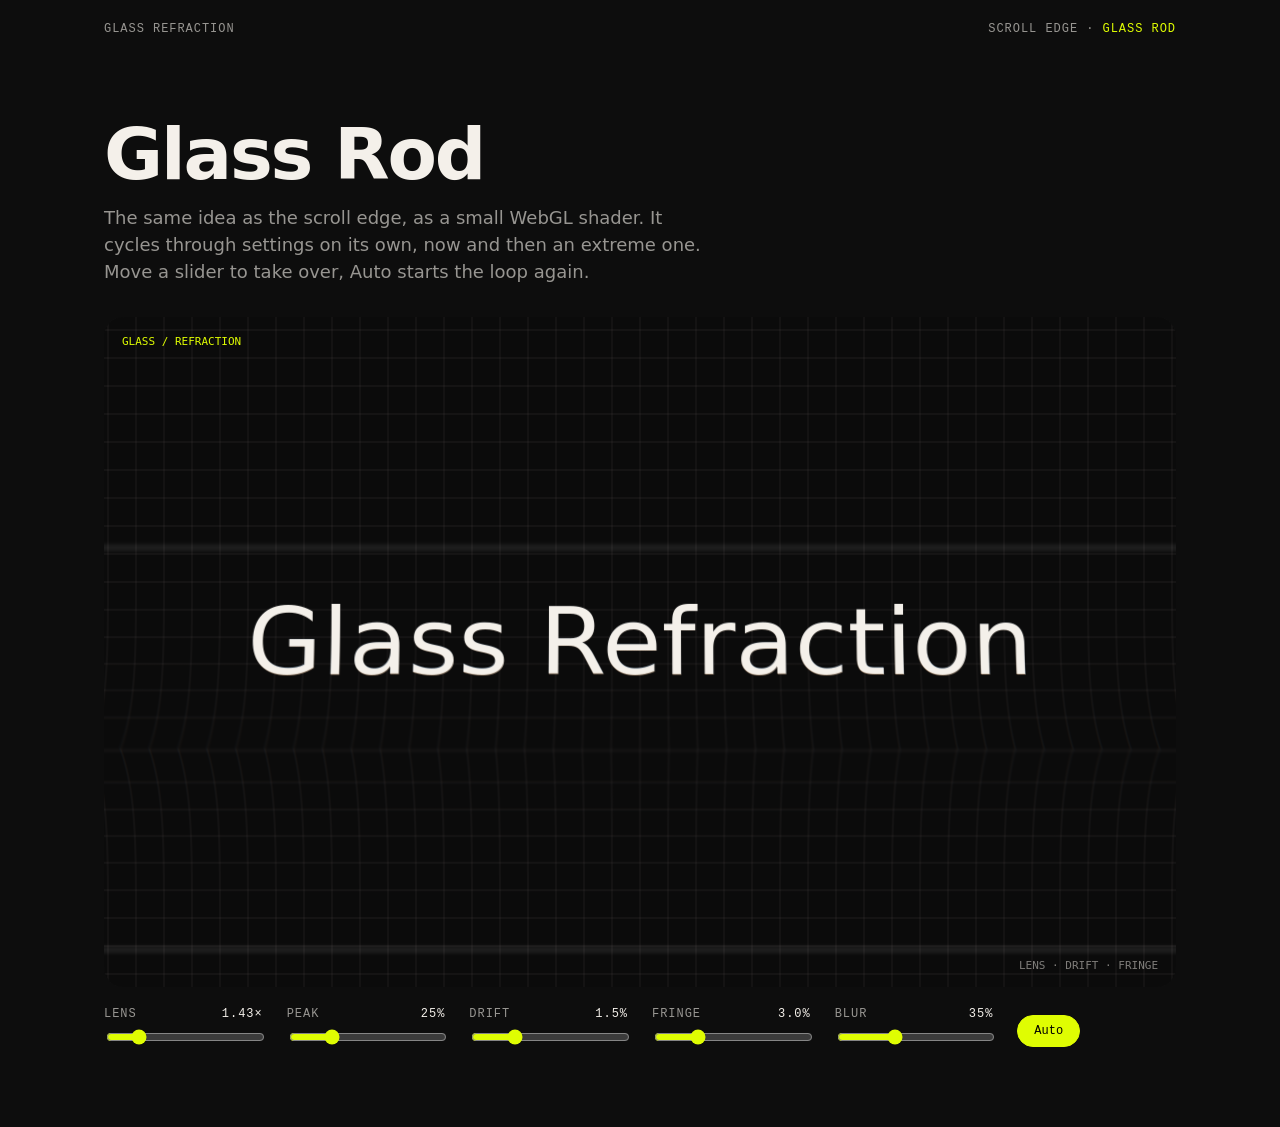
==== rod.html @ c92f1957 "Glass Refraction: glass edge scroll effect and WebGL rod demo Co-Authored-By: Claude Opus 5.5 (1M co" ====
<!doctype html>
<html lang="en">
  <head>
    <meta charset="utf-8" />
    <meta name="viewport" content="width=device-width, initial-scale=1" />
    <title>Glass Rod · WebGL demo</title>
    <meta name="description" content="A glass rod floating over a canvas, as a small WebGL shader. Lens, peak, drift, fringe and blur, with sliders." />
    <link rel="stylesheet" href="demo/demo.css" />
    <style>
      main {
        padding: 6vh 0 80px;
      }

      h1 {
        margin: 0 0 8px;
        font-size: clamp(36px, 6vw, 72px);
        font-weight: 600;
        letter-spacing: -0.03em;
      }

      .lead {
        max-width: 620px;
        margin: 0 0 32px;
        color: var(--muted);
        font-size: 18px;
        line-height: 1.5;
      }

      canvas {
        display: block;
        width: 100%;
        aspect-ratio: 16 / 10;
        border-radius: 20px;
        background: #0b0b0b;
      }

      .controls {
        display: grid;
        grid-template-columns: repeat(auto-fit, minmax(150px, 1fr));
        gap: 14px 24px;
        align-items: end;
        margin-top: 20px;
        color: var(--muted);
      }

      .controls label {
        display: grid;
        grid-template-columns: 1fr auto;
        gap: 6px;
      }

      .controls input {
        grid-column: 1 / -1;
        width: 100%;
        accent-color: var(--accent);
      }

      .controls output {
        color: var(--fg);
        font-variant-numeric: tabular-nums;
      }

      .controls button {
        justify-self: start;
        border: 1px solid var(--line);
        border-radius: 999px;
        background: transparent;
        color: var(--fg);
        padding: 8px 16px;
        font: inherit;
        cursor: pointer;
      }

      .controls button[aria-pressed='true'] {
        border-color: var(--accent);
        background: var(--accent);
        color: #000;
      }
    </style>
  </head>
  <body>
    <div class="wrap">
      <nav class="topbar mono" aria-label="Demos">
        <span>Glass Refraction</span>
        <span><a href="./">Scroll edge</a> · <a href="rod.html" aria-current="page">Glass rod</a></span>
      </nav>

      <main>
        <h1>Glass Rod</h1>
        <p class="lead">The same idea as the scroll edge, as a small WebGL shader. It cycles through settings on its own, now and then an extreme one. Move a slider to take over, Auto starts the loop again.</p>

        <canvas role="img" aria-label="Animated demo: the words Glass Refraction under a slowly moving glass rod"></canvas>
        <div class="controls mono" data-controls></div>
      </main>
    </div>

    <script type="module">
      import { createGlassRod } from './src/glass-rod.js'

      const canvas = document.querySelector('canvas')
      const host = document.querySelector('[data-controls]')
      const defs = [
        { key: 'lens', label: 'Lens', min: 1, max: 3.5, step: 0.01, show: (v) => `${v.toFixed(2)}×` },
        { key: 'peak', label: 'Peak', min: 0, max: 100, step: 1, show: (v) => `${Math.round(v)}%` },
        { key: 'drift', label: 'Drift', min: 0, max: 6, step: 0.1, show: (v) => `${v.toFixed(1)}%` },
        { key: 'fringe', label: 'Fringe', min: 0, max: 12, step: 0.1, show: (v) => `${v.toFixed(1)}%` },
        { key: 'blur', label: 'Blur', min: 0, max: 100, step: 1, show: (v) => `${Math.round(v)}%` },
      ]
      const ui = new Map()
      for (const d of defs) {
        const label = document.createElement('label')
        const name = document.createElement('span')
        name.textContent = d.label
        const out = document.createElement('output')
        const input = Object.assign(document.createElement('input'), { type: 'range', min: d.min, max: d.max, step: d.step })
        label.append(name, out, input)
        host.append(label)
        ui.set(d.key, { input, out, d })
      }
      const auto = Object.assign(document.createElement('button'), { type: 'button', textContent: 'Auto' })
      auto.setAttribute('aria-pressed', 'true')
      host.append(auto)

      // Sliders in friendly units ↔ shader parameters.
      const toUi = (p) => ({ lens: 1 / p.magnify, peak: p.peak * 100, drift: p.drift * 100, fringe: p.fringe * 100, blur: p.blur * 100 })
      const fromUi = (v) => ({ magnify: 1 / v.lens, peak: v.peak / 100, drift: v.drift / 100, fringe: v.fringe / 100, blur: v.blur / 100 })
      const read = () => Object.fromEntries([...ui].map(([k, { input }]) => [k, Number(input.value)]))

      let manual = false
      let last = ''
      const show = (values) => {
        for (const [k, { input, out, d }] of ui) {
          if (!manual) input.value = values[k]
          out.textContent = d.show(values[k])
        }
      }

      await document.fonts.ready
      const rod = createGlassRod(canvas, {
        fontFamily: getComputedStyle(document.documentElement).fontFamily,
        onParams: (p) => {
          const values = manual ? read() : toUi(p)
          const key = JSON.stringify(values)
          if (key !== last) show(values), (last = key)
        },
      })

      host.addEventListener('input', () => {
        manual = true
        auto.setAttribute('aria-pressed', 'false')
        rod.setParams(fromUi(read()))
        show(read())
      })
      auto.addEventListener('click', () => {
        manual = false
        auto.setAttribute('aria-pressed', 'true')
        rod.setParams(null)
      })
      show(toUi(rod.current()))
    </script>
  </body>
</html>
---- demo/demo.css ----
/* Shared styles for the two demo pages. Plain CSS, no build step. */

:root {
  --bg: #0d0d0d;
  --fg: #f4f0ea;
  --muted: rgb(244 240 234 / 0.6);
  --line: rgb(244 240 234 / 0.14);
  --accent: #dffd02;
  --panel: rgb(20 20 20 / 0.86);
  color-scheme: dark;
}

* {
  box-sizing: border-box;
}

html {
  background: var(--bg);
  color: var(--fg);
  font-family: system-ui, -apple-system, 'Segoe UI', sans-serif;
  -webkit-font-smoothing: antialiased;
}

body {
  margin: 0;
}

a {
  color: inherit;
}

.wrap {
  max-width: 1120px;
  margin: 0 auto;
  padding: 0 24px;
}

.mono {
  font-family: ui-monospace, SFMono-Regular, Menlo, monospace;
  font-size: 12px;
  letter-spacing: 0.08em;
  text-transform: uppercase;
}

.topbar {
  display: flex;
  justify-content: space-between;
  gap: 16px;
  padding: 22px 0;
  color: var(--muted);
}

.topbar a {
  text-decoration: none;
}

.topbar a:hover,
.topbar a[aria-current='page'] {
  color: var(--accent);
}

/* --- Settings panel ------------------------------------------------------- */

.panel {
  position: fixed;
  right: 16px;
  bottom: 16px;
  z-index: 50;
  width: min(320px, calc(100vw - 32px));
  max-height: calc(100vh - 32px);
  overflow: auto;
  border: 1px solid var(--line);
  border-radius: 16px;
  background: var(--panel);
  -webkit-backdrop-filter: blur(16px);
  backdrop-filter: blur(16px);
  font-size: 13px;
}

.panel summary {
  display: flex;
  justify-content: space-between;
  align-items: center;
  padding: 14px 16px;
  cursor: pointer;
  list-style: none;
}

.panel summary::-webkit-details-marker {
  display: none;
}

.panel summary::after {
  content: '+';
  font-size: 16px;
}

.panel[open] summary::after {
  content: '−';
}

.panel-body {
  display: grid;
  gap: 14px;
  padding: 0 16px 16px;
}

.panel label {
  display: grid;
  grid-template-columns: 1fr auto;
  gap: 6px;
  color: var(--muted);
}

.panel label input[type='range'] {
  grid-column: 1 / -1;
  width: 100%;
  accent-color: var(--accent);
}

.panel output {
  color: var(--fg);
  font-variant-numeric: tabular-nums;
}

.panel .row {
  display: flex;
  flex-wrap: wrap;
  gap: 6px;
}

.panel button {
  border: 1px solid var(--line);
  border-radius: 999px;
  background: transparent;
  color: var(--fg);
  padding: 6px 12px;
  font: inherit;
  cursor: pointer;
}

.panel button:hover,
.panel button[aria-pressed='true'] {
  border-color: var(--accent);
  background: var(--accent);
  color: #000;
}

.panel .toggle {
  display: flex;
  align-items: center;
  gap: 8px;
  color: var(--fg);
}

.panel .note {
  margin: 0;
  color: var(--muted);
  line-height: 1.45;
}

.panel hr {
  width: 100%;
  border: 0;
  border-top: 1px solid var(--line);
  margin: 2px 0;
}

[hidden] {
  display: none !important;
}
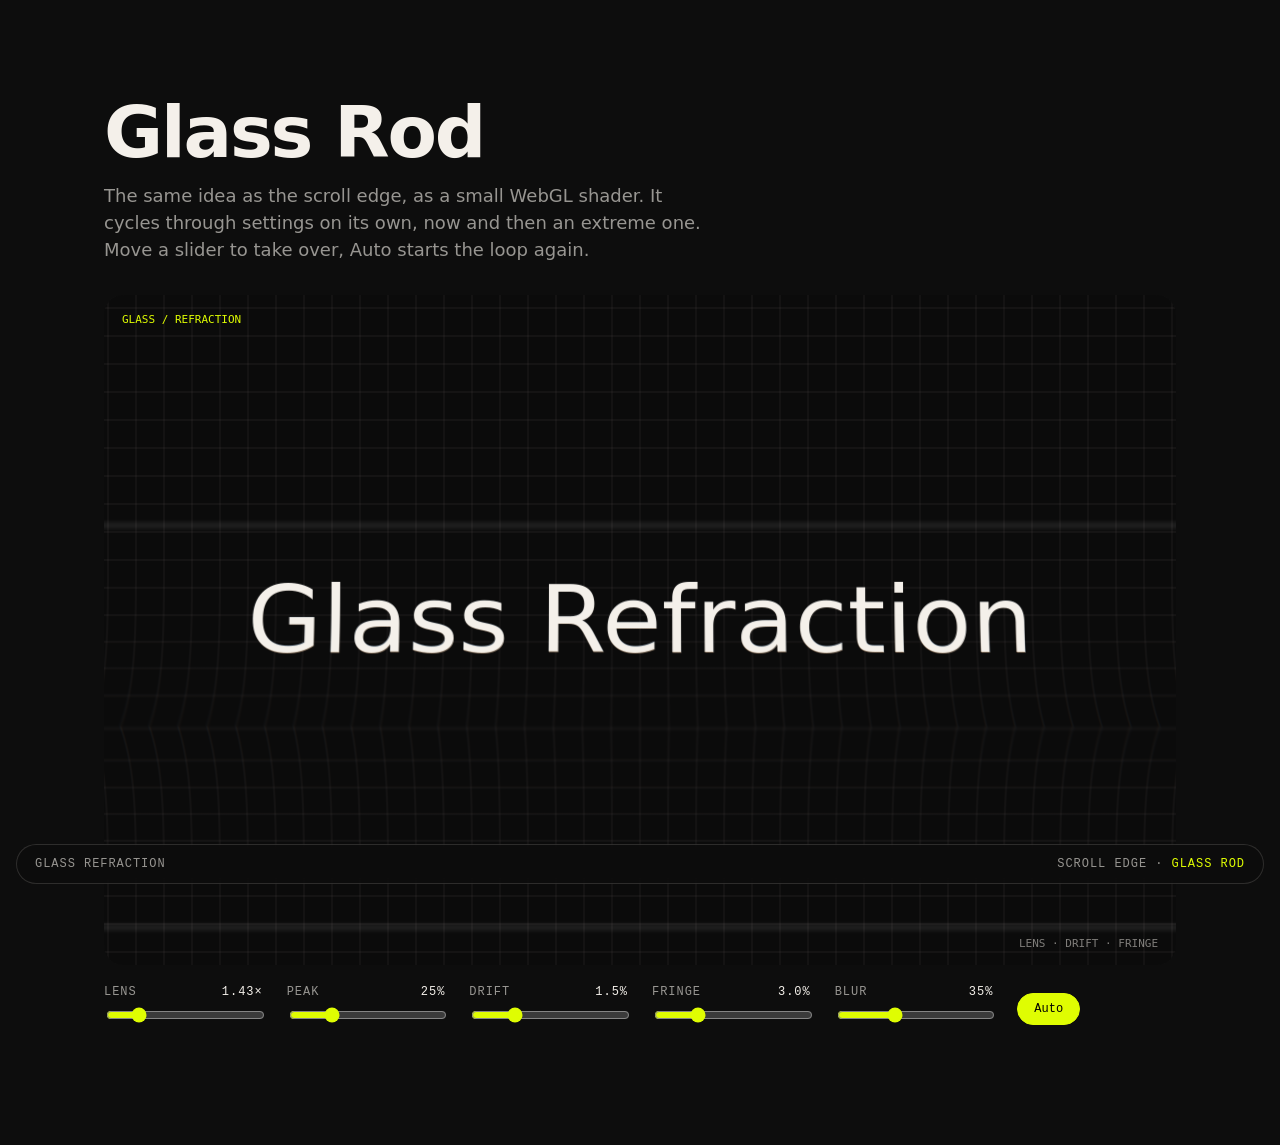
==== commit 645e4ee2: "Rod demo: nav bar at the bottom of the window too Co-Authored-By: Claude Opus 5.5 (1M context) <nore" ====
--- a/rod.html
+++ b/rod.html
@@ -7,8 +7,32 @@
     <meta name="description" content="A glass rod floating over a canvas, as a small WebGL shader. Lens, peak, drift, fringe and blur, with sliders." />
     <link rel="stylesheet" href="demo/demo.css" />
     <style>
+      /* Same bottom bar as the scroll demo. */
+      .topbar.floating {
+        position: fixed;
+        bottom: 16px;
+        left: 16px;
+        right: 16px;
+        z-index: 40;
+        padding: 12px 18px;
+        border: 1px solid var(--line);
+        border-radius: 999px;
+        background: rgb(13 13 13 / 0.72);
+        -webkit-backdrop-filter: blur(12px);
+        backdrop-filter: blur(12px);
+      }
+
+      @media (max-width: 700px) {
+        .topbar.floating {
+          padding: 12px 14px;
+          font-size: 10px;
+          letter-spacing: 0.04em;
+          white-space: nowrap;
+        }
+      }
+
       main {
-        padding: 6vh 0 80px;
+        padding: 10vh 0 120px;
       }
 
       h1 {
@@ -80,7 +104,7 @@
   </head>
   <body>
     <div class="wrap">
-      <nav class="topbar mono" aria-label="Demos">
+      <nav class="topbar floating mono" aria-label="Demos">
         <span>Glass Refraction</span>
         <span><a href="./">Scroll edge</a> · <a href="rod.html" aria-current="page">Glass rod</a></span>
       </nav>
